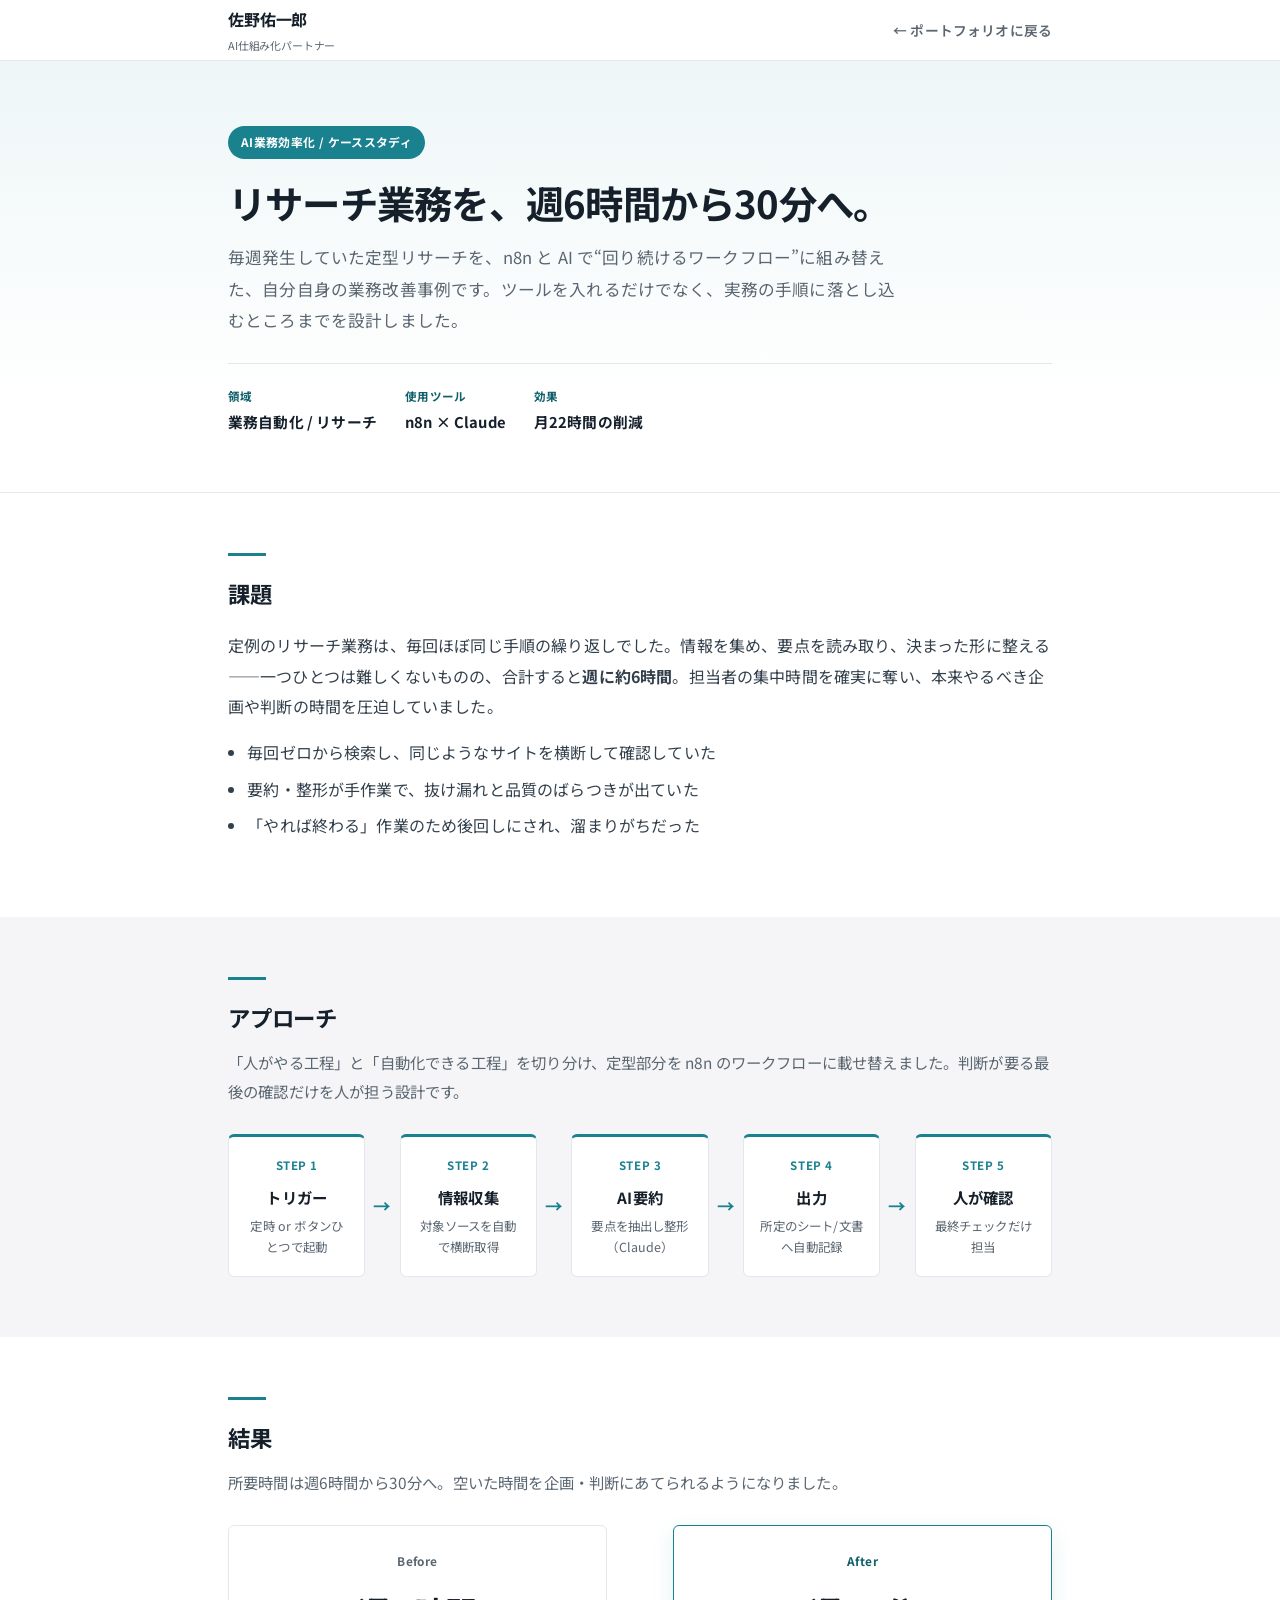
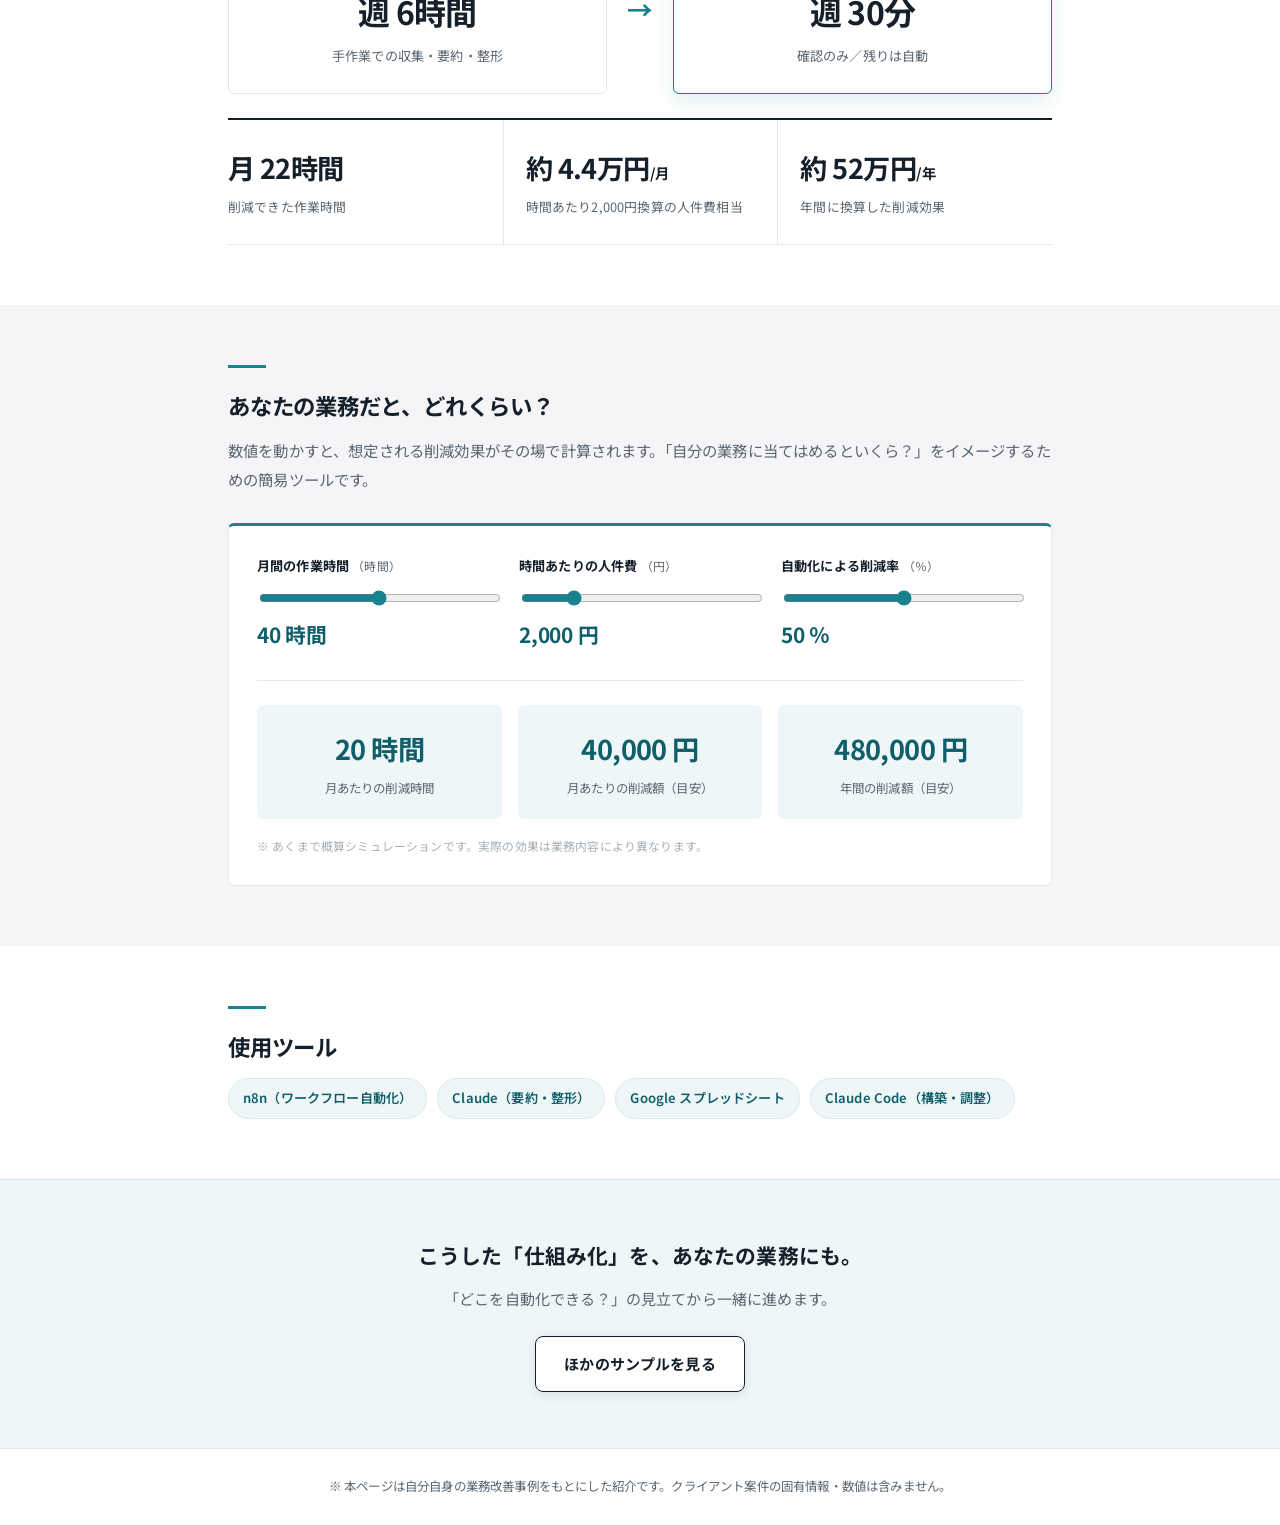
==== samples/ai-automation/index.html @ b4fe795a "サンプルを3本柱に拡充（AI業務効率化・メディア運営を追加） - トップの「制作サンプル」を3本柱カードに再構成（Web制作/AI業務効率化/メディア運営） - AI業務効率化: ケーススタディ + " ====
<!DOCTYPE html>
<html lang="ja">
<head>
<meta charset="UTF-8">
<meta name="viewport" content="width=device-width, initial-scale=1.0">
<title>リサーチ業務の自動化｜AI業務効率化ケーススタディ - 佐野佑一郎</title>
<meta name="description" content="週6時間のリサーチ業務をn8nとAIで30分に短縮した、自分自身の業務改善ケーススタディ。before/after・ワークフロー図・削減シミュレーター付き。">
<link rel="preconnect" href="https://fonts.googleapis.com">
<link rel="preconnect" href="https://fonts.gstatic.com" crossorigin>
<link href="https://fonts.googleapis.com/css2?family=Noto+Sans+JP:wght@400;500;700&display=swap" rel="stylesheet">
<link rel="stylesheet" href="../../css/case.css">
</head>
<body>

<header class="site-header">
  <div class="wrap">
    <a class="brand" href="../../index.html">佐野佑一郎<small>AI仕組み化パートナー</small></a>
    <a class="back" href="../../index.html#works">← ポートフォリオに戻る</a>
  </div>
</header>

<!-- ヒーロー -->
<section class="case-hero">
  <div class="wrap">
    <span class="tag">AI業務効率化 / ケーススタディ</span>
    <h1>リサーチ業務を、週6時間から30分へ。</h1>
    <p class="summary">毎週発生していた定型リサーチを、n8n と AI で“回り続けるワークフロー”に組み替えた、自分自身の業務改善事例です。ツールを入れるだけでなく、実務の手順に落とし込むところまでを設計しました。</p>
    <div class="meta">
      <div><div class="k">領域</div><div class="v">業務自動化 / リサーチ</div></div>
      <div><div class="k">使用ツール</div><div class="v">n8n × Claude</div></div>
      <div><div class="k">効果</div><div class="v">月22時間の削減</div></div>
    </div>
  </div>
</section>

<!-- 課題 -->
<section class="case-sec">
  <div class="wrap">
    <div class="bar"></div>
    <h2>課題</h2>
    <p>定例のリサーチ業務は、毎回ほぼ同じ手順の繰り返しでした。情報を集め、要点を読み取り、決まった形に整える——一つひとつは難しくないものの、合計すると<strong>週に約6時間</strong>。担当者の集中時間を確実に奪い、本来やるべき企画や判断の時間を圧迫していました。</p>
    <ul>
      <li>毎回ゼロから検索し、同じようなサイトを横断して確認していた</li>
      <li>要約・整形が手作業で、抜け漏れと品質のばらつきが出ていた</li>
      <li>「やれば終わる」作業のため後回しにされ、溜まりがちだった</li>
    </ul>
  </div>
</section>

<!-- アプローチ + フロー図 -->
<section class="case-sec alt">
  <div class="wrap">
    <div class="bar"></div>
    <h2>アプローチ</h2>
    <p class="lead">「人がやる工程」と「自動化できる工程」を切り分け、定型部分を n8n のワークフローに載せ替えました。判断が要る最後の確認だけを人が担う設計です。</p>
    <div class="flow">
      <div class="flow-step"><div class="n">STEP 1</div><div class="t">トリガー</div><div class="d">定時 or ボタンひとつで起動</div></div>
      <div class="flow-arrow">→</div>
      <div class="flow-step"><div class="n">STEP 2</div><div class="t">情報収集</div><div class="d">対象ソースを自動で横断取得</div></div>
      <div class="flow-arrow">→</div>
      <div class="flow-step"><div class="n">STEP 3</div><div class="t">AI要約</div><div class="d">要点を抽出し整形（Claude）</div></div>
      <div class="flow-arrow">→</div>
      <div class="flow-step"><div class="n">STEP 4</div><div class="t">出力</div><div class="d">所定のシート/文書へ自動記録</div></div>
      <div class="flow-arrow">→</div>
      <div class="flow-step"><div class="n">STEP 5</div><div class="t">人が確認</div><div class="d">最終チェックだけ担当</div></div>
    </div>
  </div>
</section>

<!-- 結果 before/after -->
<section class="case-sec">
  <div class="wrap">
    <div class="bar"></div>
    <h2>結果</h2>
    <p class="lead">所要時間は週6時間から30分へ。空いた時間を企画・判断にあてられるようになりました。</p>
    <div class="ba-grid">
      <div class="ba-card"><div class="lbl">Before</div><div class="big">週 6時間</div><div class="sub">手作業での収集・要約・整形</div></div>
      <div class="ba-mid">→</div>
      <div class="ba-card after"><div class="lbl">After</div><div class="big">週 30分</div><div class="sub">確認のみ／残りは自動</div></div>
    </div>
    <div class="stat-row">
      <div class="stat"><div class="v">月 22時間</div><div class="k">削減できた作業時間</div></div>
      <div class="stat"><div class="v">約 4.4万円<span style="font-size:.9rem;">/月</span></div><div class="k">時間あたり2,000円換算の人件費相当</div></div>
      <div class="stat"><div class="v">約 52万円<span style="font-size:.9rem;">/年</span></div><div class="k">年間に換算した削減効果</div></div>
    </div>
  </div>
</section>

<!-- シミュレーター -->
<section class="case-sec alt">
  <div class="wrap">
    <div class="bar"></div>
    <h2>あなたの業務だと、どれくらい？</h2>
    <p class="lead">数値を動かすと、想定される削減効果がその場で計算されます。「自分の業務に当てはめるといくら？」をイメージするための簡易ツールです。</p>
    <div class="sim">
      <div class="sim-grid">
        <div>
          <label>月間の作業時間 <span class="unit">（時間）</span></label>
          <input type="range" id="hours" min="1" max="80" value="40" step="1">
          <div class="val"><span id="hours-v">40</span> 時間</div>
        </div>
        <div>
          <label>時間あたりの人件費 <span class="unit">（円）</span></label>
          <input type="range" id="wage" min="1000" max="6000" value="2000" step="100">
          <div class="val"><span id="wage-v">2,000</span> 円</div>
        </div>
        <div>
          <label>自動化による削減率 <span class="unit">（％）</span></label>
          <input type="range" id="rate" min="10" max="90" value="50" step="5">
          <div class="val"><span id="rate-v">50</span> ％</div>
        </div>
      </div>
      <div class="sim-out">
        <div class="o"><div class="big" id="out-h">20 時間</div><div class="k">月あたりの削減時間</div></div>
        <div class="o"><div class="big" id="out-m">40,000 円</div><div class="k">月あたりの削減額（目安）</div></div>
        <div class="o"><div class="big" id="out-y">480,000 円</div><div class="k">年間の削減額（目安）</div></div>
      </div>
      <p class="note">※ あくまで概算シミュレーションです。実際の効果は業務内容により異なります。</p>
    </div>
  </div>
</section>

<!-- 使用ツール -->
<section class="case-sec">
  <div class="wrap">
    <div class="bar"></div>
    <h2>使用ツール</h2>
    <div class="chips">
      <span class="chip">n8n（ワークフロー自動化）</span>
      <span class="chip">Claude（要約・整形）</span>
      <span class="chip">Google スプレッドシート</span>
      <span class="chip">Claude Code（構築・調整）</span>
    </div>
  </div>
</section>

<!-- CTA -->
<section class="case-foot">
  <div class="wrap">
    <h2>こうした「仕組み化」を、あなたの業務にも。</h2>
    <p>「どこを自動化できる？」の見立てから一緒に進めます。</p>
    <a class="btn" href="../../index.html#works">ほかのサンプルを見る</a>
  </div>
</section>

<div class="disclaimer">
  <div class="wrap">※ 本ページは自分自身の業務改善事例をもとにした紹介です。クライアント案件の固有情報・数値は含みません。</div>
</div>

<script>
  const f = n => n.toLocaleString('ja-JP');
  const hours = document.getElementById('hours');
  const wage  = document.getElementById('wage');
  const rate  = document.getElementById('rate');
  function update(){
    const h = +hours.value, w = +wage.value, r = +rate.value;
    document.getElementById('hours-v').textContent = h;
    document.getElementById('wage-v').textContent  = f(w);
    document.getElementById('rate-v').textContent  = r;
    const savedH = Math.round(h * r / 100);
    const savedM = savedH * w;
    document.getElementById('out-h').textContent = savedH + ' 時間';
    document.getElementById('out-m').textContent = f(savedM) + ' 円';
    document.getElementById('out-y').textContent = f(savedM * 12) + ' 円';
  }
  [hours, wage, rate].forEach(el => el.addEventListener('input', update));
  update();
</script>

</body>
</html>
---- css/case.css ----
/* =========================================================
   ケーススタディ／メソッド ページ 共通スタイル
   ポートフォリオ本体（style.css）とトークンを揃える
   ========================================================= */
:root{
  --ink:#16202b; --gray:#5a6671; --line:#e4e8ec; --line-2:#c9d2d9;
  --bg:#ffffff; --bg-soft:#f5f5f7;
  --accent:#1a818f; --accent-d:#0f5f6b; --accent-l:#eef6f7;
  --maxw:880px; --radius:6px;
}
*{box-sizing:border-box;}
html{scroll-behavior:smooth;}
body{
  margin:0; font-family:"Noto Sans JP",-apple-system,BlinkMacSystemFont,"Segoe UI",sans-serif;
  color:var(--ink); background:var(--bg); line-height:1.9; font-size:16px; letter-spacing:.01em;
  -webkit-font-smoothing:antialiased;
}
a{color:var(--accent-d); text-decoration:none;} a:hover{color:var(--accent);}
.wrap{max-width:var(--maxw); margin:0 auto; padding:0 28px;}

/* ヘッダー */
.site-header{position:sticky; top:0; z-index:30; background:rgba(255,255,255,.85);
  backdrop-filter:saturate(180%) blur(14px); border-bottom:1px solid var(--line);}
.site-header .wrap{display:flex; align-items:center; justify-content:space-between; height:60px;}
.brand{font-weight:700; font-size:1rem; letter-spacing:-.01em; color:var(--ink);}
.brand small{display:block; font-weight:400; font-size:.68rem; color:var(--gray);}
.back{font-size:.86rem; font-weight:600; color:var(--gray);}
.back:hover{color:var(--accent);}

/* ヒーロー */
.case-hero{background:linear-gradient(180deg,var(--accent-l),#fff 80%); border-bottom:1px solid var(--line);
  padding:64px 0 56px;}
.case-hero .tag{display:inline-block; font-size:.74rem; font-weight:700; color:#fff; background:var(--accent);
  padding:5px 13px; border-radius:999px; letter-spacing:.03em;}
.case-hero h1{font-size:clamp(1.7rem,4vw,2.4rem); line-height:1.34; margin:18px 0 14px; font-weight:700; letter-spacing:-.02em;}
.case-hero .summary{font-size:1.04rem; color:var(--gray); max-width:680px; margin:0;}
.case-hero .meta{display:flex; gap:28px; flex-wrap:wrap; margin-top:26px; padding-top:22px; border-top:1px solid var(--line);}
.case-hero .meta .k{font-size:.72rem; font-weight:700; color:var(--accent-d); letter-spacing:.03em;}
.case-hero .meta .v{font-size:.92rem; font-weight:700;}

/* セクション */
.case-sec{padding:60px 0;}
.case-sec.alt{background:var(--bg-soft);}
.case-sec .bar{width:38px; height:3px; background:var(--accent); margin-bottom:16px;}
.case-sec h2{font-size:1.4rem; margin:0 0 10px; font-weight:700; letter-spacing:-.01em;}
.case-sec h2 + .lead{color:var(--gray); margin:0 0 28px; font-size:.96rem;}
.case-sec p{color:#33404c;}
.case-sec ul{padding-left:1.2em; color:#33404c;}
.case-sec li{margin:6px 0;}

/* フロー図 */
.flow{display:flex; align-items:stretch; gap:0; flex-wrap:wrap; margin-top:10px;}
.flow-step{flex:1 1 0; min-width:120px; background:#fff; border:1px solid var(--line); border-top:3px solid var(--accent);
  border-radius:var(--radius); padding:18px 16px; text-align:center;}
.flow-step .n{font-size:.72rem; font-weight:700; color:var(--accent); letter-spacing:.05em;}
.flow-step .t{font-size:.96rem; font-weight:700; margin:6px 0 4px;}
.flow-step .d{font-size:.78rem; color:var(--gray); line-height:1.65;}
.flow-arrow{display:flex; align-items:center; justify-content:center; color:var(--accent); font-weight:700; padding:0 8px; font-size:1.1rem;}
@media (max-width:640px){ .flow{flex-direction:column;} .flow-arrow{transform:rotate(90deg); padding:6px 0;} }

/* before/after */
.ba-grid{display:grid; grid-template-columns:1fr auto 1fr; align-items:center; gap:20px; margin-top:10px;}
@media (max-width:640px){ .ba-grid{grid-template-columns:1fr; } .ba-grid .ba-mid{transform:rotate(90deg);} }
.ba-card{background:#fff; border:1px solid var(--line); border-radius:var(--radius); padding:24px; text-align:center;}
.ba-card.after{border-color:var(--accent); box-shadow:0 8px 22px rgba(26,129,143,.12);}
.ba-card .lbl{font-size:.74rem; font-weight:700; letter-spacing:.04em; color:var(--gray);}
.ba-card.after .lbl{color:var(--accent-d);}
.ba-card .big{font-size:2rem; font-weight:700; margin:8px 0 2px; letter-spacing:-.02em;}
.ba-card .sub{font-size:.82rem; color:var(--gray);}
.ba-mid{font-size:1.6rem; color:var(--accent); font-weight:700; text-align:center;}

/* 数値ハイライト行 */
.stat-row{display:grid; grid-template-columns:repeat(3,1fr); border-top:2px solid var(--ink); margin-top:24px;}
@media (max-width:640px){ .stat-row{grid-template-columns:1fr;} }
.stat{padding:22px 20px 24px 0; border-bottom:1px solid var(--line);}
.stat + .stat{border-left:1px solid var(--line); padding-left:22px;}
@media (max-width:640px){ .stat{padding:18px 0;} .stat + .stat{padding-left:0; border-left:none;} }
.stat .v{font-size:1.7rem; font-weight:700; letter-spacing:-.02em;}
.stat .k{font-size:.8rem; color:var(--gray); margin-top:2px;}

/* チップ */
.chips{display:flex; gap:10px; flex-wrap:wrap;}
.chip{font-size:.82rem; font-weight:600; color:var(--accent-d); background:var(--accent-l);
  border:1px solid #d7eaec; padding:7px 14px; border-radius:999px;}

/* 設計シート（カード） */
.sheets{display:grid; grid-template-columns:repeat(2,1fr); gap:20px;}
@media (max-width:640px){ .sheets{grid-template-columns:1fr;} }
.sheet{background:#fff; border:1px solid var(--line); border-radius:var(--radius); padding:24px;}
.sheet h3{margin:0 0 8px; font-size:1.05rem; font-weight:700;}
.sheet p{font-size:.88rem; color:var(--gray); margin:0 0 12px;}
.sheet table{width:100%; border-collapse:collapse; font-size:.84rem;}
.sheet th,.sheet td{text-align:left; padding:8px 10px; border-bottom:1px solid var(--line); vertical-align:top;}
.sheet th{color:var(--accent-d); font-weight:700; white-space:nowrap; width:34%;}
.sheet td{color:#33404c;}

/* インタラクティブ・シミュレーター */
.sim{background:#fff; border:1px solid var(--line); border-top:3px solid var(--accent); border-radius:var(--radius);
  padding:28px; margin-top:10px;}
.sim .sim-grid{display:grid; grid-template-columns:repeat(3,1fr); gap:20px;}
@media (max-width:640px){ .sim .sim-grid{grid-template-columns:1fr;} }
.sim label{display:block; font-size:.82rem; font-weight:700; color:var(--ink); margin-bottom:6px;}
.sim .unit{font-size:.74rem; color:var(--gray); font-weight:400;}
.sim input[type=range]{width:100%; accent-color:var(--accent);}
.sim .val{font-size:1.3rem; font-weight:700; color:var(--accent-d); letter-spacing:-.01em;}
.sim-out{display:grid; grid-template-columns:repeat(3,1fr); gap:16px; margin-top:26px; padding-top:24px; border-top:1px solid var(--line);}
@media (max-width:640px){ .sim-out{grid-template-columns:1fr;} }
.sim-out .o{background:var(--accent-l); border-radius:var(--radius); padding:18px 16px; text-align:center;}
.sim-out .o .big{font-size:1.7rem; font-weight:700; color:var(--accent-d); letter-spacing:-.02em;}
.sim-out .o .k{font-size:.78rem; color:var(--gray); margin-top:2px;}
.sim .note{font-size:.74rem; color:#a7b0b8; margin:16px 0 0;}

/* CTA / フッター */
.case-foot{background:var(--accent-l); border-top:1px solid #d8e9ea; text-align:center; padding:56px 0;}
.case-foot h2{font-size:1.3rem; margin:0 0 10px; font-weight:700;}
.case-foot p{color:var(--gray); margin:0 0 22px; font-size:.94rem;}
.btn{display:inline-flex; align-items:center; gap:8px; padding:13px 28px; border-radius:8px;
  font-weight:700; font-size:.94rem; border:1.5px solid var(--ink); background:#fff; color:var(--ink);
  box-shadow:0 2px 12px rgba(22,32,43,.1); transition:.16s;}
.btn:hover{background:var(--ink); color:#fff; transform:translateY(-2px);}
.disclaimer{padding:26px 0; border-top:1px solid var(--line); text-align:center; color:var(--gray); font-size:.78rem;}
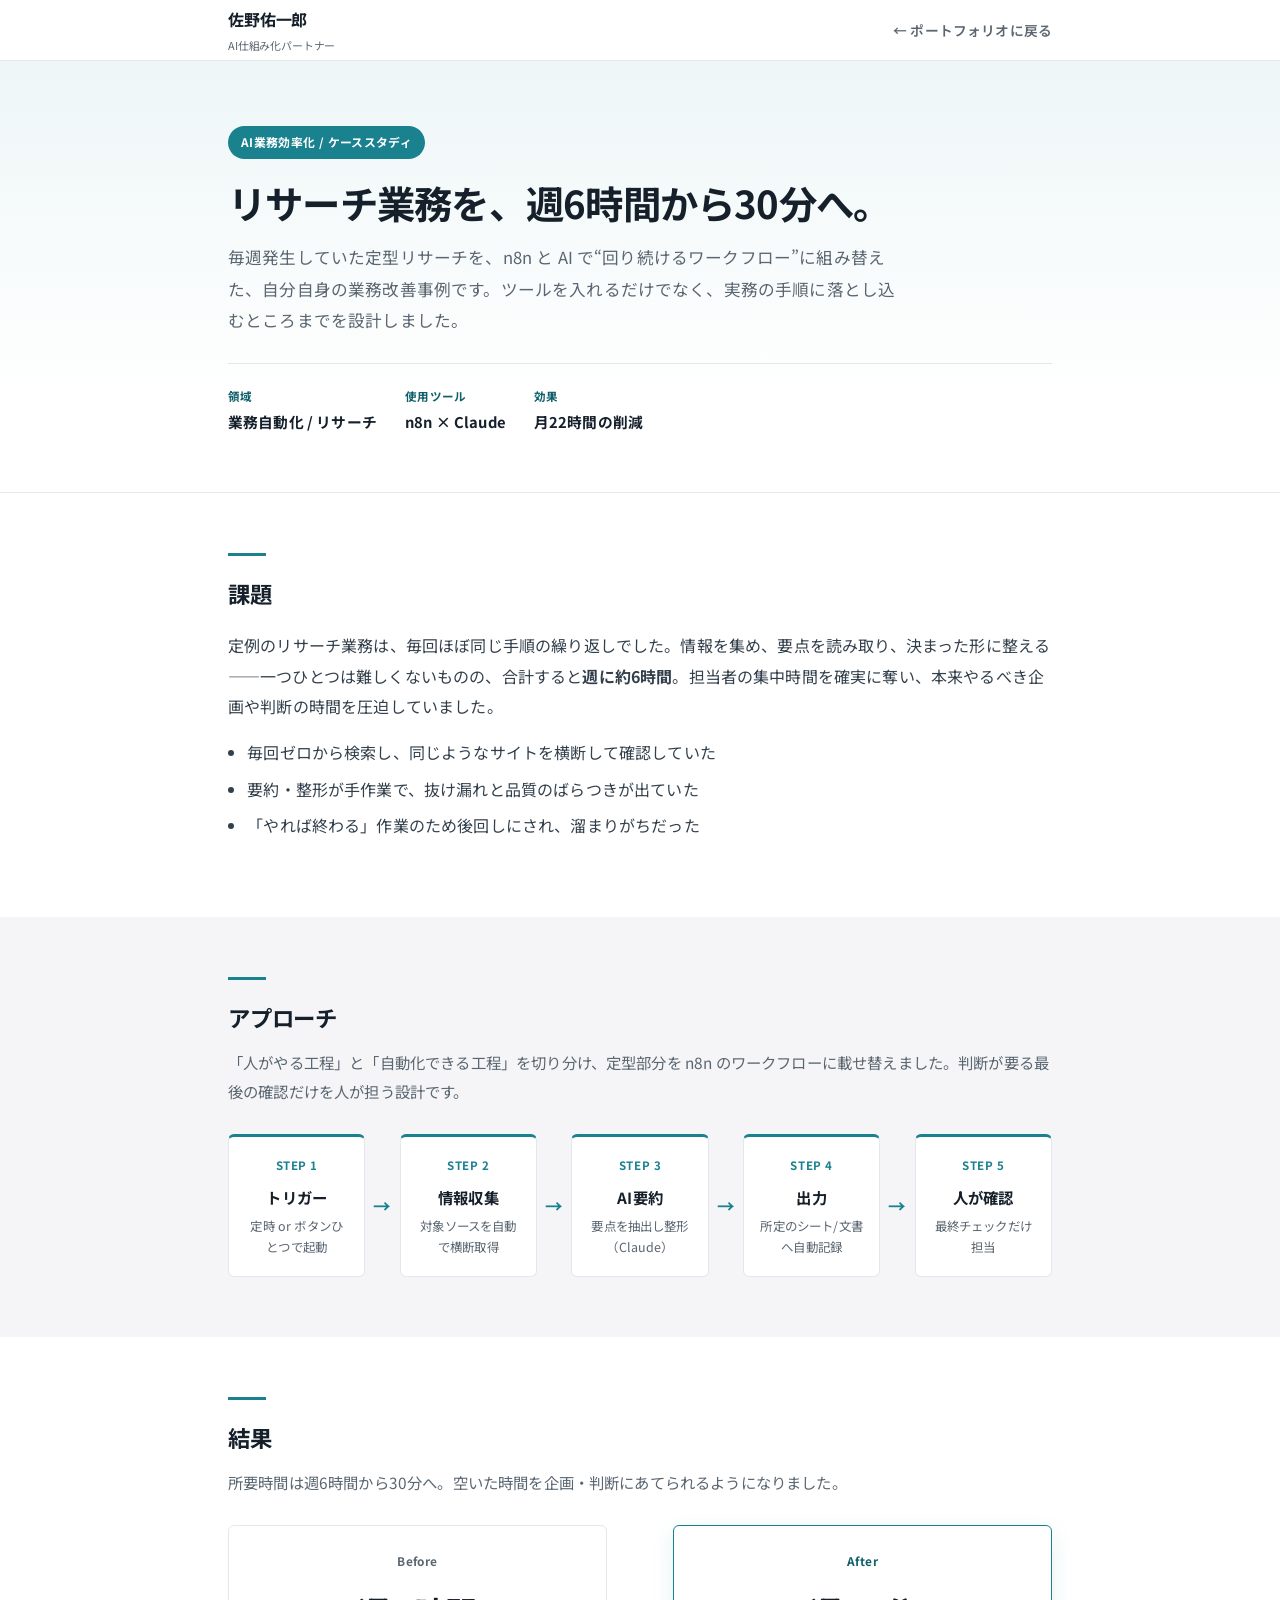
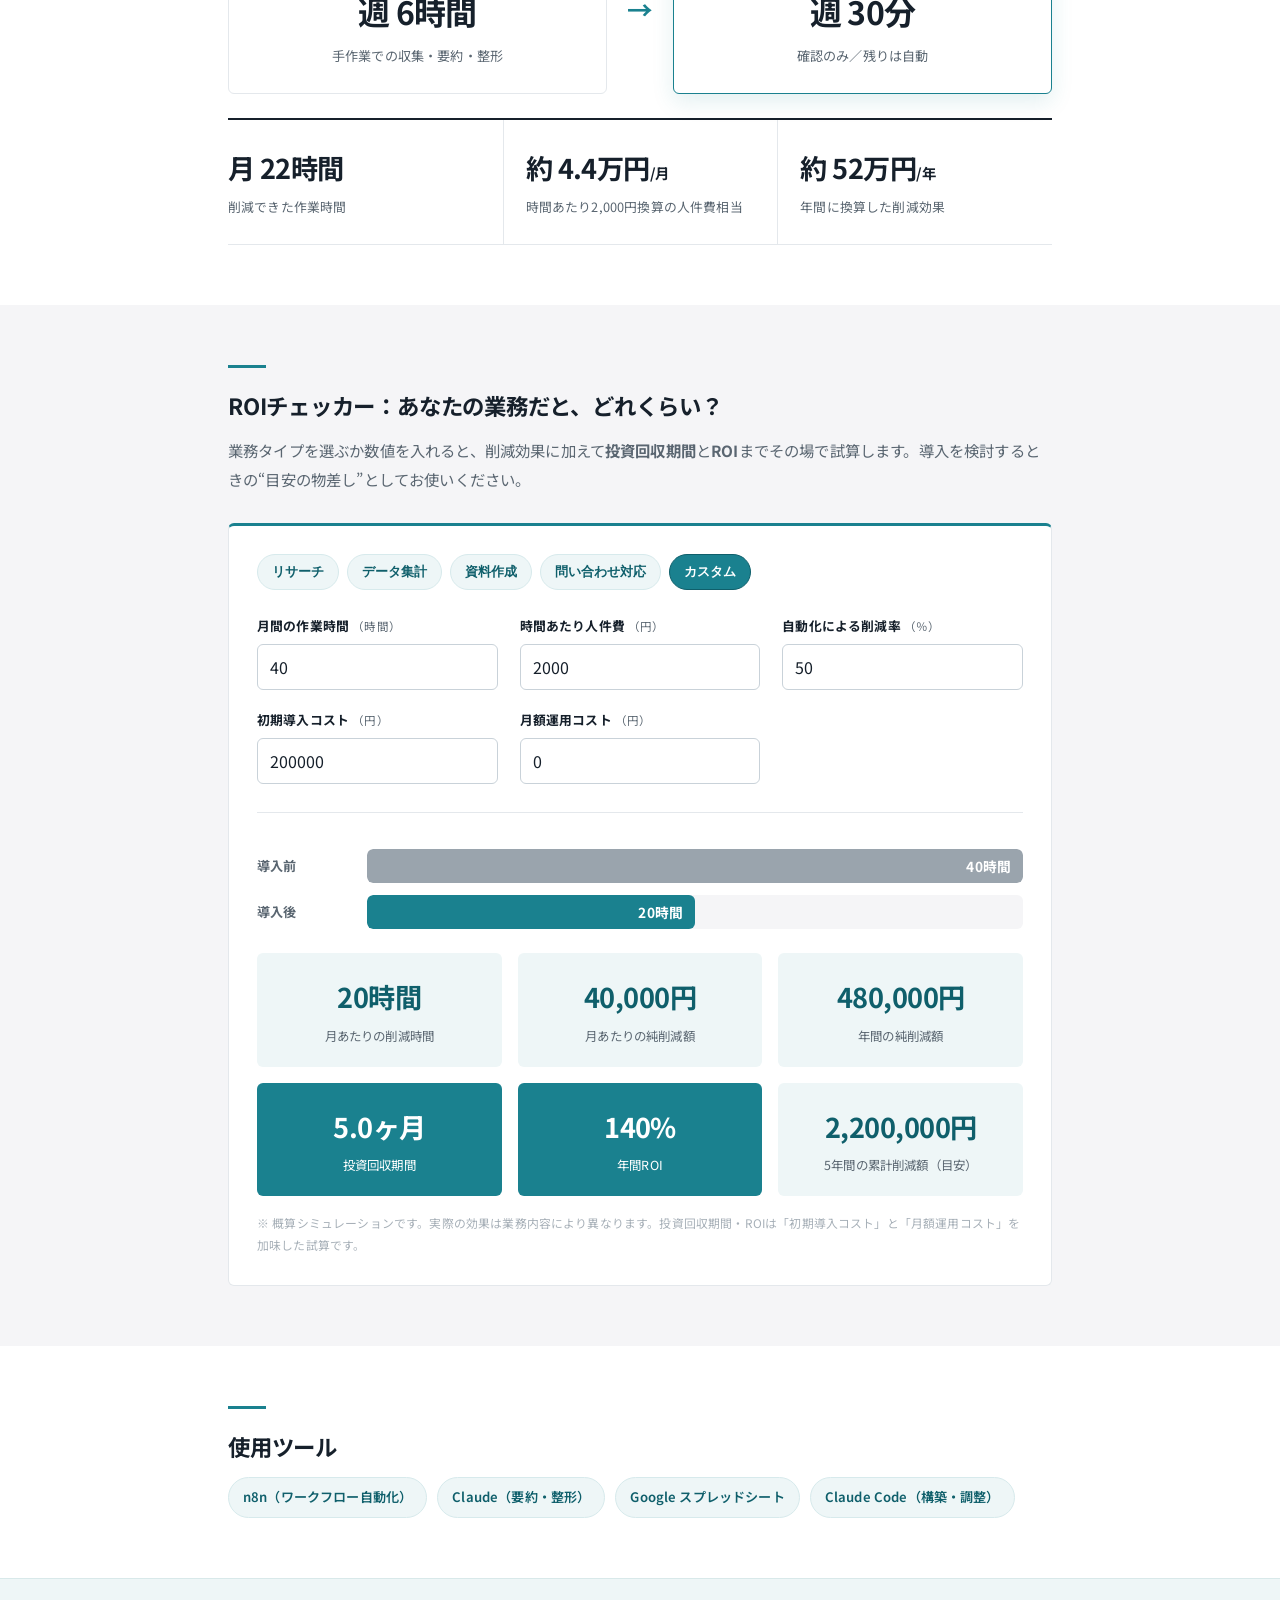
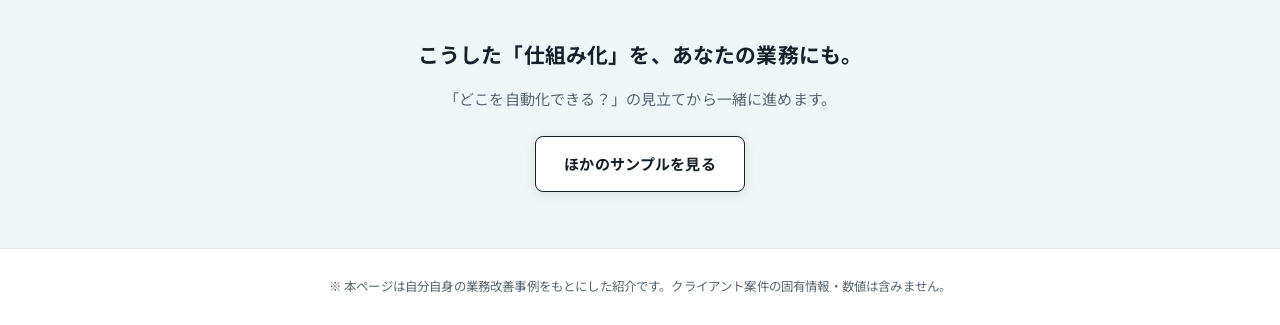
==== commit a94f2322: "サンプルを「成果物」化（ROIチェッカー / 運営実例） - AI業務効率化: 簡易シミュレーター → ROIチェッカーに格上げ   （業務タイプのプリセット・投資回収期間・年間ROI・before/" ====
--- a/samples/ai-automation/index.html
+++ b/samples/ai-automation/index.html
@@ -86,36 +86,44 @@
   </div>
 </section>
 
-<!-- シミュレーター -->
+<!-- ROIチェッカー -->
 <section class="case-sec alt">
   <div class="wrap">
     <div class="bar"></div>
-    <h2>あなたの業務だと、どれくらい？</h2>
-    <p class="lead">数値を動かすと、想定される削減効果がその場で計算されます。「自分の業務に当てはめるといくら？」をイメージするための簡易ツールです。</p>
-    <div class="sim">
-      <div class="sim-grid">
-        <div>
-          <label>月間の作業時間 <span class="unit">（時間）</span></label>
-          <input type="range" id="hours" min="1" max="80" value="40" step="1">
-          <div class="val"><span id="hours-v">40</span> 時間</div>
-        </div>
-        <div>
-          <label>時間あたりの人件費 <span class="unit">（円）</span></label>
-          <input type="range" id="wage" min="1000" max="6000" value="2000" step="100">
-          <div class="val"><span id="wage-v">2,000</span> 円</div>
-        </div>
-        <div>
-          <label>自動化による削減率 <span class="unit">（％）</span></label>
-          <input type="range" id="rate" min="10" max="90" value="50" step="5">
-          <div class="val"><span id="rate-v">50</span> ％</div>
-        </div>
-      </div>
-      <div class="sim-out">
-        <div class="o"><div class="big" id="out-h">20 時間</div><div class="k">月あたりの削減時間</div></div>
-        <div class="o"><div class="big" id="out-m">40,000 円</div><div class="k">月あたりの削減額（目安）</div></div>
-        <div class="o"><div class="big" id="out-y">480,000 円</div><div class="k">年間の削減額（目安）</div></div>
-      </div>
-      <p class="note">※ あくまで概算シミュレーションです。実際の効果は業務内容により異なります。</p>
+    <h2>ROIチェッカー：あなたの業務だと、どれくらい？</h2>
+    <p class="lead">業務タイプを選ぶか数値を入れると、削減効果に加えて<strong>投資回収期間</strong>と<strong>ROI</strong>までその場で試算します。導入を検討するときの“目安の物差し”としてお使いください。</p>
+    <div class="roi">
+      <div class="preset" id="preset">
+        <button type="button" data-rate="65" data-hours="24">リサーチ</button>
+        <button type="button" data-rate="70" data-hours="20">データ集計</button>
+        <button type="button" data-rate="55" data-hours="28">資料作成</button>
+        <button type="button" data-rate="60" data-hours="32">問い合わせ対応</button>
+        <button type="button" data-custom class="active">カスタム</button>
+      </div>
+      <div class="roi-grid">
+        <div class="roi-field"><label>月間の作業時間 <span class="unit">（時間）</span></label><input type="number" id="hours" value="40" min="1" max="400"></div>
+        <div class="roi-field"><label>時間あたり人件費 <span class="unit">（円）</span></label><input type="number" id="wage" value="2000" min="500" max="20000" step="100"></div>
+        <div class="roi-field"><label>自動化による削減率 <span class="unit">（％）</span></label><input type="number" id="rate" value="50" min="5" max="95" step="5"></div>
+        <div class="roi-field"><label>初期導入コスト <span class="unit">（円）</span></label><input type="number" id="init" value="200000" min="0" step="10000"></div>
+        <div class="roi-field"><label>月額運用コスト <span class="unit">（円）</span></label><input type="number" id="run" value="0" min="0" step="1000"></div>
+      </div>
+
+      <div class="roi-bars">
+        <div class="bar-row"><span class="lab">導入前</span><div class="track"><div class="fill before" id="bar-before" style="width:100%">40時間</div></div></div>
+        <div class="bar-row"><span class="lab">導入後</span><div class="track"><div class="fill after" id="bar-after" style="width:50%">20時間</div></div></div>
+      </div>
+
+      <div class="roi-out">
+        <div class="o"><div class="big" id="o-h">20時間</div><div class="k">月あたりの削減時間</div></div>
+        <div class="o"><div class="big" id="o-m">40,000円</div><div class="k">月あたりの純削減額</div></div>
+        <div class="o"><div class="big" id="o-y">480,000円</div><div class="k">年間の純削減額</div></div>
+      </div>
+      <div class="roi-out" style="margin-top:16px;">
+        <div class="o hl"><div class="big" id="o-pb">5.0ヶ月</div><div class="k">投資回収期間</div></div>
+        <div class="o hl"><div class="big" id="o-roi">140%</div><div class="k">年間ROI</div></div>
+        <div class="o"><div class="big" id="o-save5">2,200,000円</div><div class="k">5年間の累計削減額（目安）</div></div>
+      </div>
+      <p class="note">※ 概算シミュレーションです。実際の効果は業務内容により異なります。投資回収期間・ROIは「初期導入コスト」と「月額運用コスト」を加味した試算です。</p>
     </div>
   </div>
 </section>
@@ -148,23 +156,54 @@
 </div>
 
 <script>
-  const f = n => n.toLocaleString('ja-JP');
-  const hours = document.getElementById('hours');
-  const wage  = document.getElementById('wage');
-  const rate  = document.getElementById('rate');
-  function update(){
-    const h = +hours.value, w = +wage.value, r = +rate.value;
-    document.getElementById('hours-v').textContent = h;
-    document.getElementById('wage-v').textContent  = f(w);
-    document.getElementById('rate-v').textContent  = r;
-    const savedH = Math.round(h * r / 100);
-    const savedM = savedH * w;
-    document.getElementById('out-h').textContent = savedH + ' 時間';
-    document.getElementById('out-m').textContent = f(savedM) + ' 円';
-    document.getElementById('out-y').textContent = f(savedM * 12) + ' 円';
+  const f = n => Math.round(n).toLocaleString('ja-JP');
+  const el = id => document.getElementById(id);
+  const hours=el('hours'), wage=el('wage'), rate=el('rate'), init=el('init'), run=el('run');
+
+  function calc(){
+    const h=+hours.value||0, w=+wage.value||0, r=+rate.value||0, ic=+init.value||0, rc=+run.value||0;
+    const savedH = h * r / 100;
+    const afterH = h - savedH;
+    const grossM = savedH * w;       // 月間の粗削減額
+    const netM   = grossM - rc;      // 月額運用コストを引いた純削減額
+
+    el('o-h').textContent = f(savedH) + '時間';
+    el('o-m').textContent = f(netM) + '円';
+    el('o-y').textContent = f(netM * 12) + '円';
+
+    // before/after 横棒（作業時間）
+    el('bar-before').textContent = f(h) + '時間';
+    el('bar-after').textContent  = f(afterH) + '時間';
+    el('bar-after').style.width  = (h > 0 ? Math.max(4, afterH / h * 100) : 0) + '%';
+
+    // 投資回収期間・ROI
+    if (netM > 0) {
+      el('o-pb').textContent  = ic <= 0 ? '即時' : (ic/netM < 1 ? '1ヶ月未満' : (ic/netM).toFixed(1) + 'ヶ月');
+      el('o-roi').textContent = ic <= 0 ? '—' : Math.round((netM*12 - ic) / ic * 100) + '%';
+    } else {
+      el('o-pb').textContent = '—';
+      el('o-roi').textContent = '—';
+    }
+    el('o-save5').textContent = f(netM * 60 - ic) + '円';   // 5年累計（純）−初期費用
   }
-  [hours, wage, rate].forEach(el => el.addEventListener('input', update));
-  update();
+
+  // プリセット
+  const presetBtns = document.querySelectorAll('#preset button');
+  const customBtn = document.querySelector('#preset button[data-custom]');
+  presetBtns.forEach(b => b.addEventListener('click', () => {
+    presetBtns.forEach(x => x.classList.remove('active'));
+    b.classList.add('active');
+    if (b.dataset.rate)  rate.value  = b.dataset.rate;
+    if (b.dataset.hours) hours.value = b.dataset.hours;
+    calc();
+  }));
+  // 手入力したら「カスタム」に切替
+  [hours, wage, rate, init, run].forEach(e => e.addEventListener('input', () => {
+    presetBtns.forEach(x => x.classList.remove('active'));
+    customBtn.classList.add('active');
+    calc();
+  }));
+  calc();
 </script>
 
 </body>
--- a/css/case.css
+++ b/css/case.css
@@ -119,3 +119,79 @@
   box-shadow:0 2px 12px rgba(22,32,43,.1); transition:.16s;}
 .btn:hover{background:var(--ink); color:#fff; transform:translateY(-2px);}
 .disclaimer{padding:26px 0; border-top:1px solid var(--line); text-align:center; color:var(--gray); font-size:.78rem;}
+
+/* =======================================================
+   ROIチェッカー（成果物：効率化が数字で見えるツール）
+   ======================================================= */
+.roi{background:#fff; border:1px solid var(--line); border-top:3px solid var(--accent); border-radius:var(--radius); padding:28px;}
+.roi .preset{display:flex; gap:8px; flex-wrap:wrap; margin-bottom:24px;}
+.roi .preset button{font-size:.82rem; font-weight:700; color:var(--accent-d); background:var(--accent-l);
+  border:1px solid #d7eaec; padding:8px 14px; border-radius:999px; cursor:pointer; transition:.15s;}
+.roi .preset button:hover{border-color:var(--accent);}
+.roi .preset button.active{background:var(--accent); color:#fff; border-color:var(--accent-d);}
+.roi-grid{display:grid; grid-template-columns:repeat(3,1fr); gap:18px 22px;}
+@media (max-width:640px){ .roi-grid{grid-template-columns:1fr;} }
+.roi-field label{display:block; font-size:.8rem; font-weight:700; margin-bottom:6px;}
+.roi-field .unit{font-size:.72rem; color:var(--gray); font-weight:400;}
+.roi-field input[type=number]{width:100%; padding:10px 12px; border:1px solid var(--line-2); border-radius:6px;
+  font-size:1rem; font-family:inherit; color:var(--ink); background:#fff;}
+.roi-field input[type=number]:focus{outline:none; border-color:var(--accent); box-shadow:0 0 0 3px var(--accent-l);}
+.roi-field select{width:100%; padding:10px 12px; border:1px solid var(--line-2); border-radius:6px; font-size:1rem;
+  font-family:inherit; color:var(--ink); background:#fff;}
+
+/* before/after 横棒グラフ */
+.roi-bars{margin-top:28px; padding-top:24px; border-top:1px solid var(--line);}
+.roi-bars .bar-row{display:flex; align-items:center; gap:14px; margin:12px 0;}
+.roi-bars .bar-row .lab{flex:0 0 96px; font-size:.82rem; font-weight:700; color:var(--gray);}
+.roi-bars .track{flex:1; background:var(--bg-soft); border-radius:6px; overflow:hidden; height:34px; display:flex; align-items:center;}
+.roi-bars .fill{height:100%; display:flex; align-items:center; justify-content:flex-end; padding:0 12px;
+  color:#fff; font-weight:700; font-size:.86rem; white-space:nowrap; border-radius:6px; transition:width .35s ease;}
+.roi-bars .fill.before{background:#9aa4ad;}
+.roi-bars .fill.after{background:var(--accent);}
+
+/* 主要アウトプット（回収期間・ROI を強調） */
+.roi-out{display:grid; grid-template-columns:repeat(3,1fr); gap:16px; margin-top:24px;}
+@media (max-width:640px){ .roi-out{grid-template-columns:1fr;} }
+.roi-out .o{background:var(--accent-l); border-radius:var(--radius); padding:18px 16px; text-align:center;}
+.roi-out .o.hl{background:var(--accent); }
+.roi-out .o .big{font-size:1.7rem; font-weight:700; color:var(--accent-d); letter-spacing:-.02em;}
+.roi-out .o.hl .big, .roi-out .o.hl .k{color:#fff;}
+.roi-out .o .k{font-size:.78rem; color:var(--gray); margin-top:2px;}
+.roi .note{font-size:.74rem; color:#a7b0b8; margin:16px 0 0;}
+
+/* =======================================================
+   サムネ案モック（成果物：目で見えるアウトプット）
+   ======================================================= */
+.thumb-grid{display:grid; grid-template-columns:repeat(3,1fr); gap:20px;}
+@media (max-width:760px){ .thumb-grid{grid-template-columns:1fr;} }
+.thumb-item .type{font-size:.74rem; font-weight:700; color:var(--accent-d); margin-bottom:8px;}
+.thumb-mock{position:relative; aspect-ratio:16/9; border-radius:8px; overflow:hidden;
+  display:flex; flex-direction:column; justify-content:center; padding:18px 18px; color:#fff;
+  box-shadow:0 8px 20px rgba(22,32,43,.16);}
+.thumb-mock .tt{font-weight:700; line-height:1.22; letter-spacing:-.01em; text-shadow:0 2px 8px rgba(0,0,0,.35);}
+.thumb-mock .big{font-size:clamp(1.2rem,3.4vw,1.7rem);}
+.thumb-mock .accent{color:#ffe14d;}
+.thumb-mock .num{font-size:2.6rem; font-weight:800; line-height:1; text-shadow:0 2px 10px rgba(0,0,0,.4);}
+.thumb-mock .badge{position:absolute; top:12px; left:12px; font-size:.66rem; font-weight:700; background:rgba(0,0,0,.45);
+  padding:3px 9px; border-radius:999px; letter-spacing:.04em;}
+.thumb-mock.v1{background:linear-gradient(135deg,#0f5f6b,#1a818f);}
+.thumb-mock.v2{background:linear-gradient(135deg,#14303a,#256370);}
+.thumb-mock.v3{background:linear-gradient(135deg,#1a818f,#46b3bf);}
+.thumb-mock .ba{display:flex; gap:8px; align-items:center; font-size:.95rem; font-weight:700;}
+.thumb-mock .ba .chip{background:rgba(255,255,255,.18); padding:3px 10px; border-radius:6px;}
+.thumb-item .why{font-size:.82rem; color:var(--gray); margin:10px 0 0; line-height:1.7;}
+
+/* =======================================================
+   分析レポート（成果物：測れる）
+   ======================================================= */
+.report{background:#fff; border:1px solid var(--line); border-radius:var(--radius); padding:26px;}
+.report .metric{margin:16px 0;}
+.report .metric .top{display:flex; justify-content:space-between; align-items:baseline; margin-bottom:6px;}
+.report .metric .name{font-size:.88rem; font-weight:700;}
+.report .metric .v{font-size:.95rem; font-weight:700; color:var(--accent-d);}
+.report .metric .track{background:var(--bg-soft); border-radius:6px; height:12px; overflow:hidden;}
+.report .metric .fill{height:100%; background:var(--accent); border-radius:6px;}
+.report .metric .hint{font-size:.74rem; color:var(--gray); margin-top:4px;}
+.next{margin-top:24px; padding:20px 22px; background:var(--accent-l); border-radius:var(--radius); border-left:3px solid var(--accent);}
+.next h4{margin:0 0 8px; font-size:.92rem; color:var(--accent-d);}
+.next ul{margin:0; padding-left:1.2em;} .next li{font-size:.88rem; color:#33404c; margin:5px 0;}
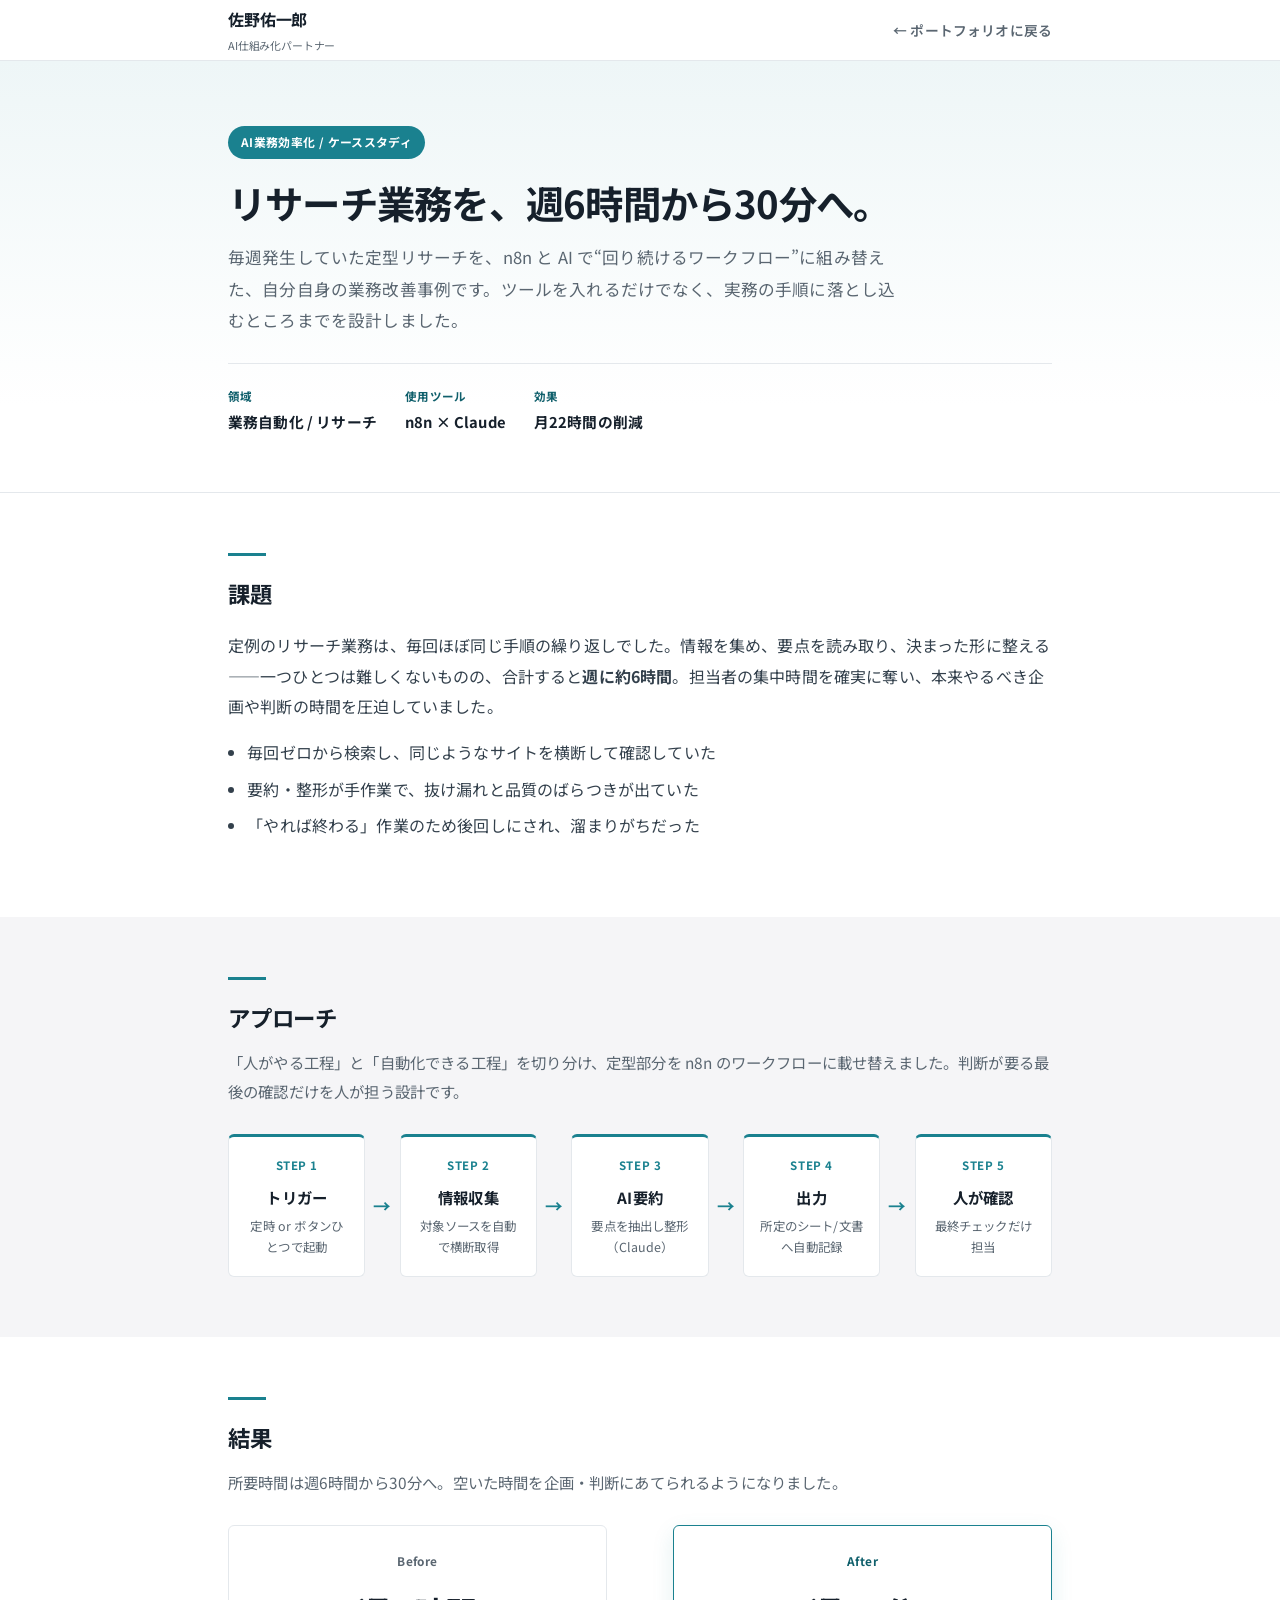
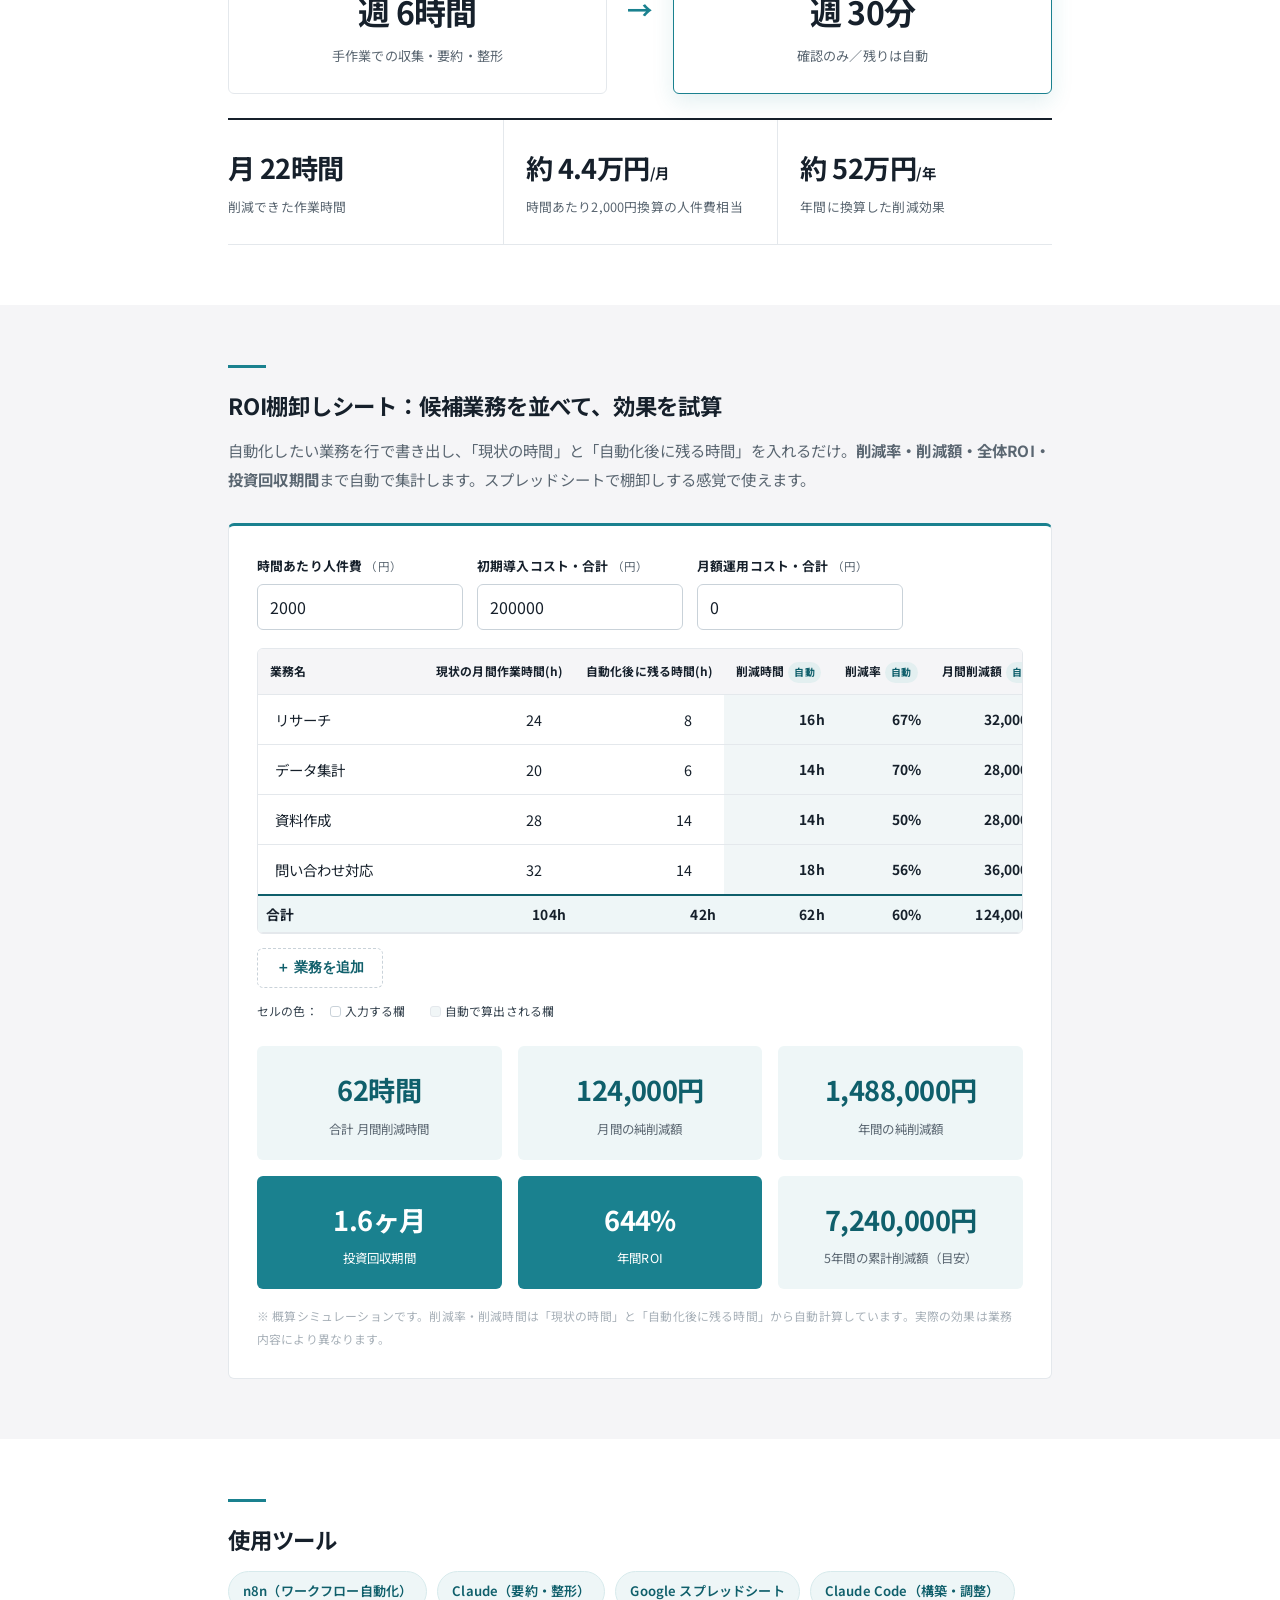
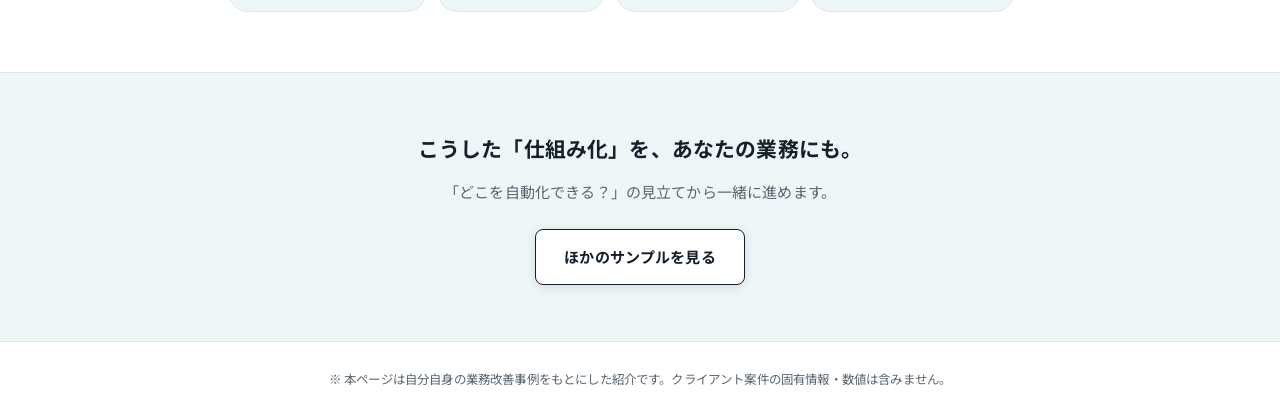
==== commit 7f067474: "サンプルを実働シート化（ROI棚卸し / 動画管理シート） - ROI: 削減率の手入力を廃止し before/after 時間から自動算出。   複数業務の棚卸しシート（行追加/削除）＋合計効果・回" ====
--- a/samples/ai-automation/index.html
+++ b/samples/ai-automation/index.html
@@ -86,44 +86,60 @@
   </div>
 </section>
 
-<!-- ROIチェッカー -->
+<!-- ROI棚卸しシート -->
 <section class="case-sec alt">
   <div class="wrap">
     <div class="bar"></div>
-    <h2>ROIチェッカー：あなたの業務だと、どれくらい？</h2>
-    <p class="lead">業務タイプを選ぶか数値を入れると、削減効果に加えて<strong>投資回収期間</strong>と<strong>ROI</strong>までその場で試算します。導入を検討するときの“目安の物差し”としてお使いください。</p>
+    <h2>ROI棚卸しシート：候補業務を並べて、効果を試算</h2>
+    <p class="lead">自動化したい業務を行で書き出し、「現状の時間」と「自動化後に残る時間」を入れるだけ。<strong>削減率・削減額・全体ROI・投資回収期間</strong>まで自動で集計します。スプレッドシートで棚卸しする感覚で使えます。</p>
     <div class="roi">
-      <div class="preset" id="preset">
-        <button type="button" data-rate="65" data-hours="24">リサーチ</button>
-        <button type="button" data-rate="70" data-hours="20">データ集計</button>
-        <button type="button" data-rate="55" data-hours="28">資料作成</button>
-        <button type="button" data-rate="60" data-hours="32">問い合わせ対応</button>
-        <button type="button" data-custom class="active">カスタム</button>
-      </div>
-      <div class="roi-grid">
-        <div class="roi-field"><label>月間の作業時間 <span class="unit">（時間）</span></label><input type="number" id="hours" value="40" min="1" max="400"></div>
-        <div class="roi-field"><label>時間あたり人件費 <span class="unit">（円）</span></label><input type="number" id="wage" value="2000" min="500" max="20000" step="100"></div>
-        <div class="roi-field"><label>自動化による削減率 <span class="unit">（％）</span></label><input type="number" id="rate" value="50" min="5" max="95" step="5"></div>
-        <div class="roi-field"><label>初期導入コスト <span class="unit">（円）</span></label><input type="number" id="init" value="200000" min="0" step="10000"></div>
-        <div class="roi-field"><label>月額運用コスト <span class="unit">（円）</span></label><input type="number" id="run" value="0" min="0" step="1000"></div>
-      </div>
-
-      <div class="roi-bars">
-        <div class="bar-row"><span class="lab">導入前</span><div class="track"><div class="fill before" id="bar-before" style="width:100%">40時間</div></div></div>
-        <div class="bar-row"><span class="lab">導入後</span><div class="track"><div class="fill after" id="bar-after" style="width:50%">20時間</div></div></div>
-      </div>
-
-      <div class="roi-out">
-        <div class="o"><div class="big" id="o-h">20時間</div><div class="k">月あたりの削減時間</div></div>
-        <div class="o"><div class="big" id="o-m">40,000円</div><div class="k">月あたりの純削減額</div></div>
-        <div class="o"><div class="big" id="o-y">480,000円</div><div class="k">年間の純削減額</div></div>
+      <div class="sheet-tools">
+        <div class="roi-field"><label>時間あたり人件費 <span class="unit">（円）</span></label><input type="number" id="wage" value="2000" min="0" step="100"></div>
+        <div class="roi-field"><label>初期導入コスト・合計 <span class="unit">（円）</span></label><input type="number" id="init" value="200000" min="0" step="10000"></div>
+        <div class="roi-field"><label>月額運用コスト・合計 <span class="unit">（円）</span></label><input type="number" id="run" value="0" min="0" step="1000"></div>
+      </div>
+
+      <div class="xsheet">
+        <table id="roi-table">
+          <thead>
+            <tr>
+              <th>業務名</th>
+              <th>現状の月間作業時間(h)</th>
+              <th>自動化後に残る時間(h)</th>
+              <th>削減時間<span class="auto-tag">自動</span></th>
+              <th>削減率<span class="auto-tag">自動</span></th>
+              <th>月間削減額<span class="auto-tag">自動</span></th>
+              <th></th>
+            </tr>
+          </thead>
+          <tbody id="roi-body"></tbody>
+          <tfoot>
+            <tr class="total">
+              <td>合計</td>
+              <td id="t-before">—</td>
+              <td id="t-after">—</td>
+              <td id="t-saved">—</td>
+              <td id="t-rate">—</td>
+              <td id="t-money">—</td>
+              <td></td>
+            </tr>
+          </tfoot>
+        </table>
+      </div>
+      <button type="button" class="addrow" id="roi-add">＋ 業務を追加</button>
+      <p class="legend">セルの色：<span class="sw in"></span>入力する欄　<span class="sw au"></span>自動で算出される欄</p>
+
+      <div class="roi-out" style="margin-top:24px;">
+        <div class="o"><div class="big" id="o-h">—</div><div class="k">合計 月間削減時間</div></div>
+        <div class="o"><div class="big" id="o-m">—</div><div class="k">月間の純削減額</div></div>
+        <div class="o"><div class="big" id="o-y">—</div><div class="k">年間の純削減額</div></div>
       </div>
       <div class="roi-out" style="margin-top:16px;">
-        <div class="o hl"><div class="big" id="o-pb">5.0ヶ月</div><div class="k">投資回収期間</div></div>
-        <div class="o hl"><div class="big" id="o-roi">140%</div><div class="k">年間ROI</div></div>
-        <div class="o"><div class="big" id="o-save5">2,200,000円</div><div class="k">5年間の累計削減額（目安）</div></div>
-      </div>
-      <p class="note">※ 概算シミュレーションです。実際の効果は業務内容により異なります。投資回収期間・ROIは「初期導入コスト」と「月額運用コスト」を加味した試算です。</p>
+        <div class="o hl"><div class="big" id="o-pb">—</div><div class="k">投資回収期間</div></div>
+        <div class="o hl"><div class="big" id="o-roi">—</div><div class="k">年間ROI</div></div>
+        <div class="o"><div class="big" id="o-save5">—</div><div class="k">5年間の累計削減額（目安）</div></div>
+      </div>
+      <p class="note">※ 概算シミュレーションです。削減率・削減時間は「現状の時間」と「自動化後に残る時間」から自動計算しています。実際の効果は業務内容により異なります。</p>
     </div>
   </div>
 </section>
@@ -156,54 +172,69 @@
 </div>
 
 <script>
+(function(){
   const f = n => Math.round(n).toLocaleString('ja-JP');
   const el = id => document.getElementById(id);
-  const hours=el('hours'), wage=el('wage'), rate=el('rate'), init=el('init'), run=el('run');
-
-  function calc(){
-    const h=+hours.value||0, w=+wage.value||0, r=+rate.value||0, ic=+init.value||0, rc=+run.value||0;
-    const savedH = h * r / 100;
-    const afterH = h - savedH;
-    const grossM = savedH * w;       // 月間の粗削減額
-    const netM   = grossM - rc;      // 月額運用コストを引いた純削減額
-
-    el('o-h').textContent = f(savedH) + '時間';
+  const wage=el('wage'), init=el('init'), run=el('run'), body=el('roi-body');
+
+  const seed = [
+    ['リサーチ', 24, 8],
+    ['データ集計', 20, 6],
+    ['資料作成', 28, 14],
+    ['問い合わせ対応', 32, 14],
+  ];
+  function rowHTML(name, before, after){
+    return '<tr>'+
+      '<td><input class="name" type="text" value="'+name.replace(/"/g,'&quot;')+'" placeholder="業務名"></td>'+
+      '<td class="num"><input class="before" type="number" min="0" step="1" value="'+before+'"></td>'+
+      '<td class="num"><input class="after" type="number" min="0" step="1" value="'+after+'"></td>'+
+      '<td class="auto cell-saved">—</td>'+
+      '<td class="auto cell-rate">—</td>'+
+      '<td class="auto cell-money">—</td>'+
+      '<td><button type="button" class="del" title="削除">×</button></td>'+
+    '</tr>';
+  }
+  seed.forEach(s => body.insertAdjacentHTML('beforeend', rowHTML(s[0], s[1], s[2])));
+
+  function recalc(){
+    const w = +wage.value||0;
+    let tB=0, tA=0, tSaved=0, tMoney=0;
+    body.querySelectorAll('tr').forEach(tr => {
+      const b = +tr.querySelector('.before').value||0;
+      const a = +tr.querySelector('.after').value||0;
+      const saved = Math.max(0, b - a);
+      const money = saved * w;
+      tr.querySelector('.cell-saved').textContent = f(saved) + 'h';
+      tr.querySelector('.cell-rate').textContent  = b > 0 ? Math.round(saved / b * 100) + '%' : '—';
+      tr.querySelector('.cell-money').textContent = f(money) + '円';
+      tB += b; tA += a; tSaved += saved; tMoney += money;
+    });
+    el('t-before').textContent = f(tB) + 'h';
+    el('t-after').textContent  = f(tA) + 'h';
+    el('t-saved').textContent  = f(tSaved) + 'h';
+    el('t-rate').textContent   = tB > 0 ? Math.round(tSaved / tB * 100) + '%' : '—';
+    el('t-money').textContent  = f(tMoney) + '円';
+
+    const ic = +init.value||0, rc = +run.value||0;
+    const netM = tMoney - rc;
+    el('o-h').textContent = f(tSaved) + '時間';
     el('o-m').textContent = f(netM) + '円';
     el('o-y').textContent = f(netM * 12) + '円';
-
-    // before/after 横棒（作業時間）
-    el('bar-before').textContent = f(h) + '時間';
-    el('bar-after').textContent  = f(afterH) + '時間';
-    el('bar-after').style.width  = (h > 0 ? Math.max(4, afterH / h * 100) : 0) + '%';
-
-    // 投資回収期間・ROI
-    if (netM > 0) {
+    if (netM > 0){
       el('o-pb').textContent  = ic <= 0 ? '即時' : (ic/netM < 1 ? '1ヶ月未満' : (ic/netM).toFixed(1) + 'ヶ月');
       el('o-roi').textContent = ic <= 0 ? '—' : Math.round((netM*12 - ic) / ic * 100) + '%';
     } else {
-      el('o-pb').textContent = '—';
-      el('o-roi').textContent = '—';
+      el('o-pb').textContent = '—'; el('o-roi').textContent = '—';
     }
-    el('o-save5').textContent = f(netM * 60 - ic) + '円';   // 5年累計（純）−初期費用
+    el('o-save5').textContent = f(netM * 60 - ic) + '円';
   }
 
-  // プリセット
-  const presetBtns = document.querySelectorAll('#preset button');
-  const customBtn = document.querySelector('#preset button[data-custom]');
-  presetBtns.forEach(b => b.addEventListener('click', () => {
-    presetBtns.forEach(x => x.classList.remove('active'));
-    b.classList.add('active');
-    if (b.dataset.rate)  rate.value  = b.dataset.rate;
-    if (b.dataset.hours) hours.value = b.dataset.hours;
-    calc();
-  }));
-  // 手入力したら「カスタム」に切替
-  [hours, wage, rate, init, run].forEach(e => e.addEventListener('input', () => {
-    presetBtns.forEach(x => x.classList.remove('active'));
-    customBtn.classList.add('active');
-    calc();
-  }));
-  calc();
+  el('roi-table').addEventListener('input', recalc);
+  [wage, init, run].forEach(e => e.addEventListener('input', recalc));
+  el('roi-add').addEventListener('click', () => { body.insertAdjacentHTML('beforeend', rowHTML('', 0, 0)); recalc(); });
+  body.addEventListener('click', e => { if (e.target.classList.contains('del')){ e.target.closest('tr').remove(); recalc(); } });
+  recalc();
+})();
 </script>
 
 </body>
--- a/css/case.css
+++ b/css/case.css
@@ -195,3 +195,46 @@
 .next{margin-top:24px; padding:20px 22px; background:var(--accent-l); border-radius:var(--radius); border-left:3px solid var(--accent);}
 .next h4{margin:0 0 8px; font-size:.92rem; color:var(--accent-d);}
 .next ul{margin:0; padding-left:1.2em;} .next li{font-size:.88rem; color:#33404c; margin:5px 0;}
+
+/* =======================================================
+   編集可能シート（入力→自動算出／棚卸し・管理シート）
+   ======================================================= */
+.sheet-tools{display:flex; gap:14px; flex-wrap:wrap; align-items:flex-end; margin-bottom:18px;}
+.sheet-tools .roi-field{min-width:170px;}
+.xsheet{overflow-x:auto; border:1px solid var(--line); border-radius:var(--radius); background:#fff;}
+.xsheet table{width:100%; border-collapse:collapse; font-size:.86rem; min-width:660px;}
+.xsheet th{background:var(--bg-soft); color:var(--ink); font-weight:700; font-size:.74rem; text-align:left;
+  padding:11px 12px; border-bottom:1px solid var(--line); white-space:nowrap;}
+.xsheet th .auto-tag{display:inline-block; color:var(--accent-d); font-size:.62rem; background:#e3eff0;
+  padding:1px 6px; border-radius:999px; margin-left:4px;}
+.xsheet td{padding:5px 8px; border-bottom:1px solid var(--line); vertical-align:middle;}
+.xsheet input{width:100%; min-width:60px; border:1px solid transparent; background:transparent; font-family:inherit;
+  font-size:.9rem; color:var(--ink); padding:8px; border-radius:4px; transition:.12s;}
+.xsheet input:hover{border-color:var(--line-2);}
+.xsheet input:focus{outline:none; border-color:var(--accent); background:#fff; box-shadow:0 0 0 2px var(--accent-l);}
+.xsheet input.name{min-width:150px;}
+.xsheet td.num input{text-align:right;}
+.xsheet td.auto{background:#f1f6f7; color:var(--ink); font-weight:700; text-align:right; white-space:nowrap;}
+.xsheet td.cell-verdict{white-space:nowrap;}
+.xsheet tfoot tr.total td{background:var(--accent-l); font-weight:700; border-top:2px solid var(--accent-d); text-align:right;}
+.xsheet tfoot tr.total td:first-child{text-align:left;}
+.xsheet .del{border:none; background:transparent; color:#b5bec6; cursor:pointer; font-size:1.05rem; line-height:1;
+  padding:4px 7px; border-radius:4px;}
+.xsheet .del:hover{color:#d9534f; background:#fbe9e9;}
+.addrow{margin-top:14px; border:1px dashed var(--line-2); background:#fff; color:var(--accent-d); font-weight:700;
+  font-size:.86rem; padding:10px 18px; border-radius:6px; cursor:pointer; transition:.14s;}
+.addrow:hover{border-color:var(--accent); background:var(--accent-l);}
+.legend{font-size:.74rem; color:var(--gray); margin:12px 0 0;}
+.legend .sw{display:inline-block; width:11px; height:11px; border-radius:3px; vertical-align:-1px; margin:0 4px 0 12px;}
+.legend .sw.in{background:#fff; border:1px solid var(--line-2);}
+.legend .sw.au{background:#f1f6f7; border:1px solid var(--line);}
+
+/* 判定ピル */
+.verdict{display:inline-block; font-size:.76rem; font-weight:700; padding:4px 11px; border-radius:999px; white-space:nowrap;}
+.verdict.good{background:var(--accent-l); color:var(--accent-d);}
+.verdict.warn{background:#fdf0d6; color:#946200;}
+.verdict.bad{background:#eef1f4; color:#6b7780;}
+
+.sheet-summary{margin-top:18px; padding:16px 20px; background:var(--accent-l); border-left:3px solid var(--accent);
+  border-radius:var(--radius); font-size:.9rem; color:#33404c; line-height:1.75;}
+.sheet-summary b{color:var(--accent-d);}
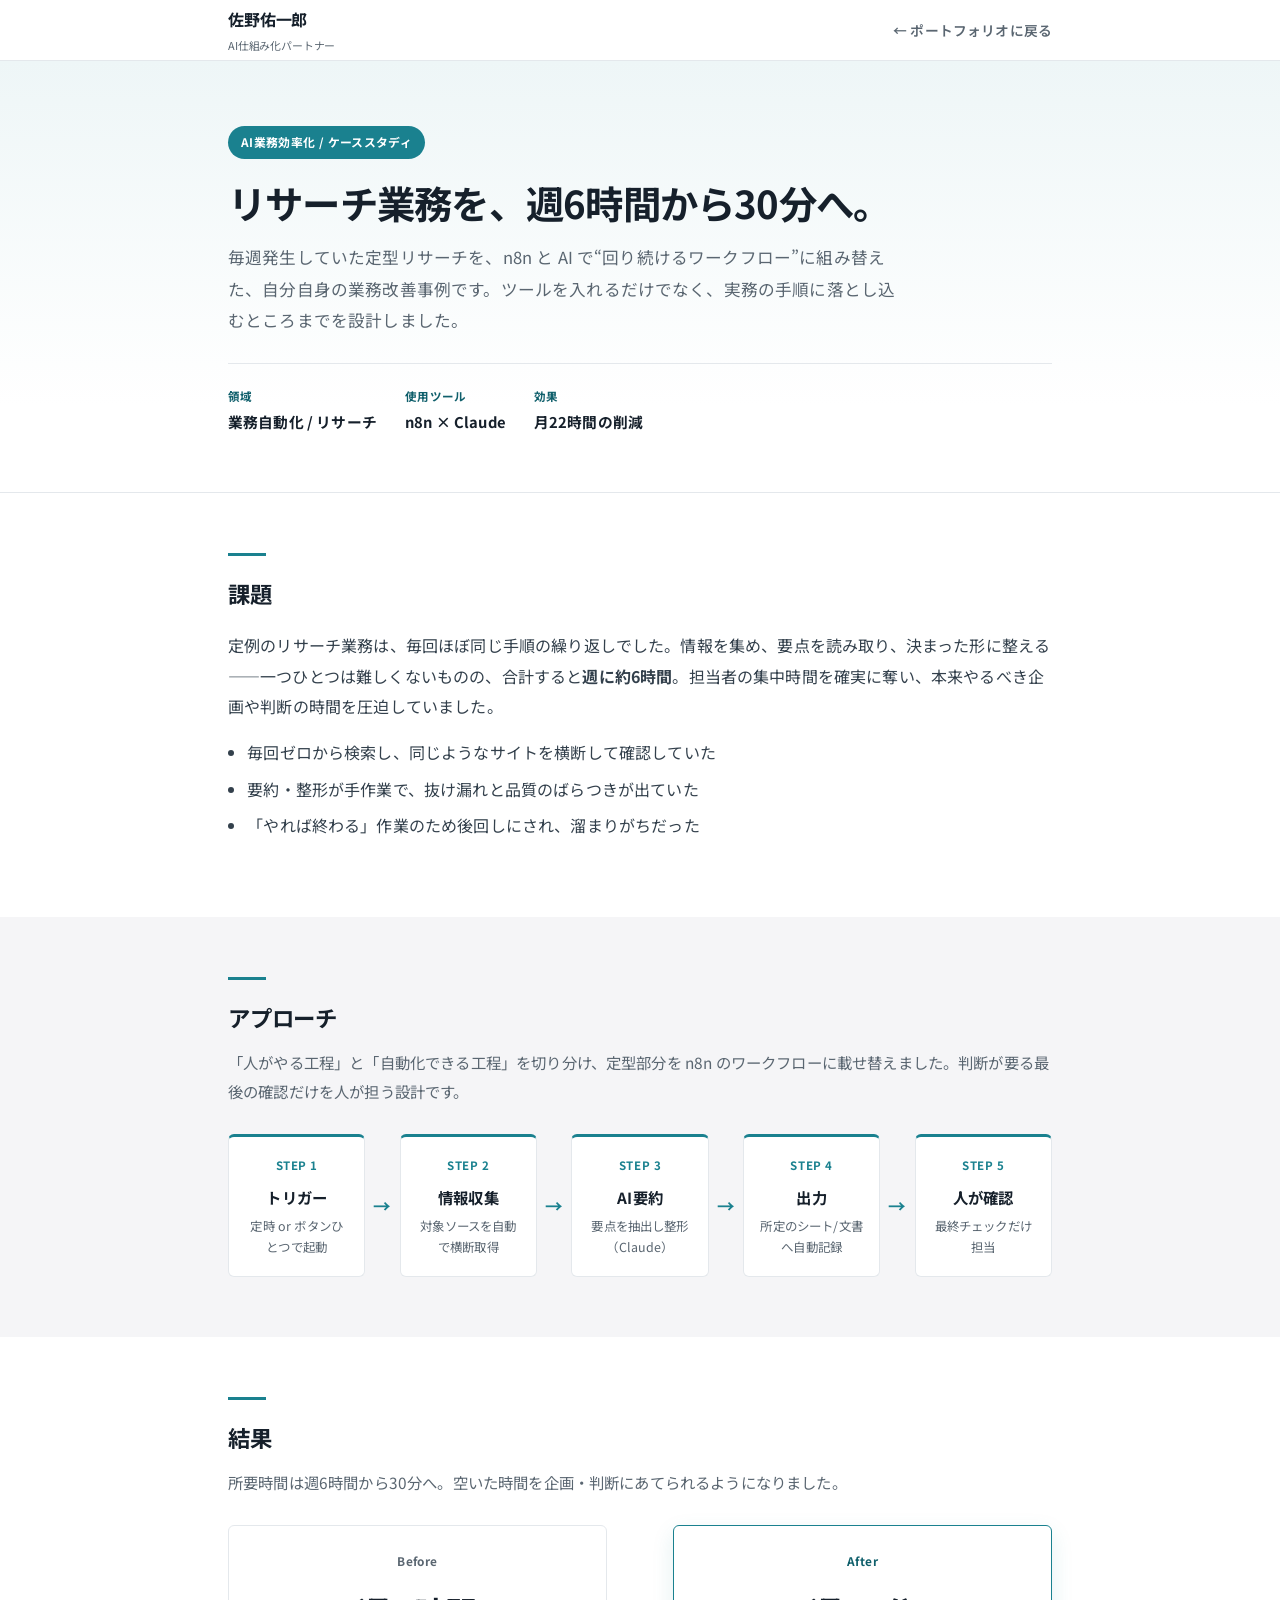
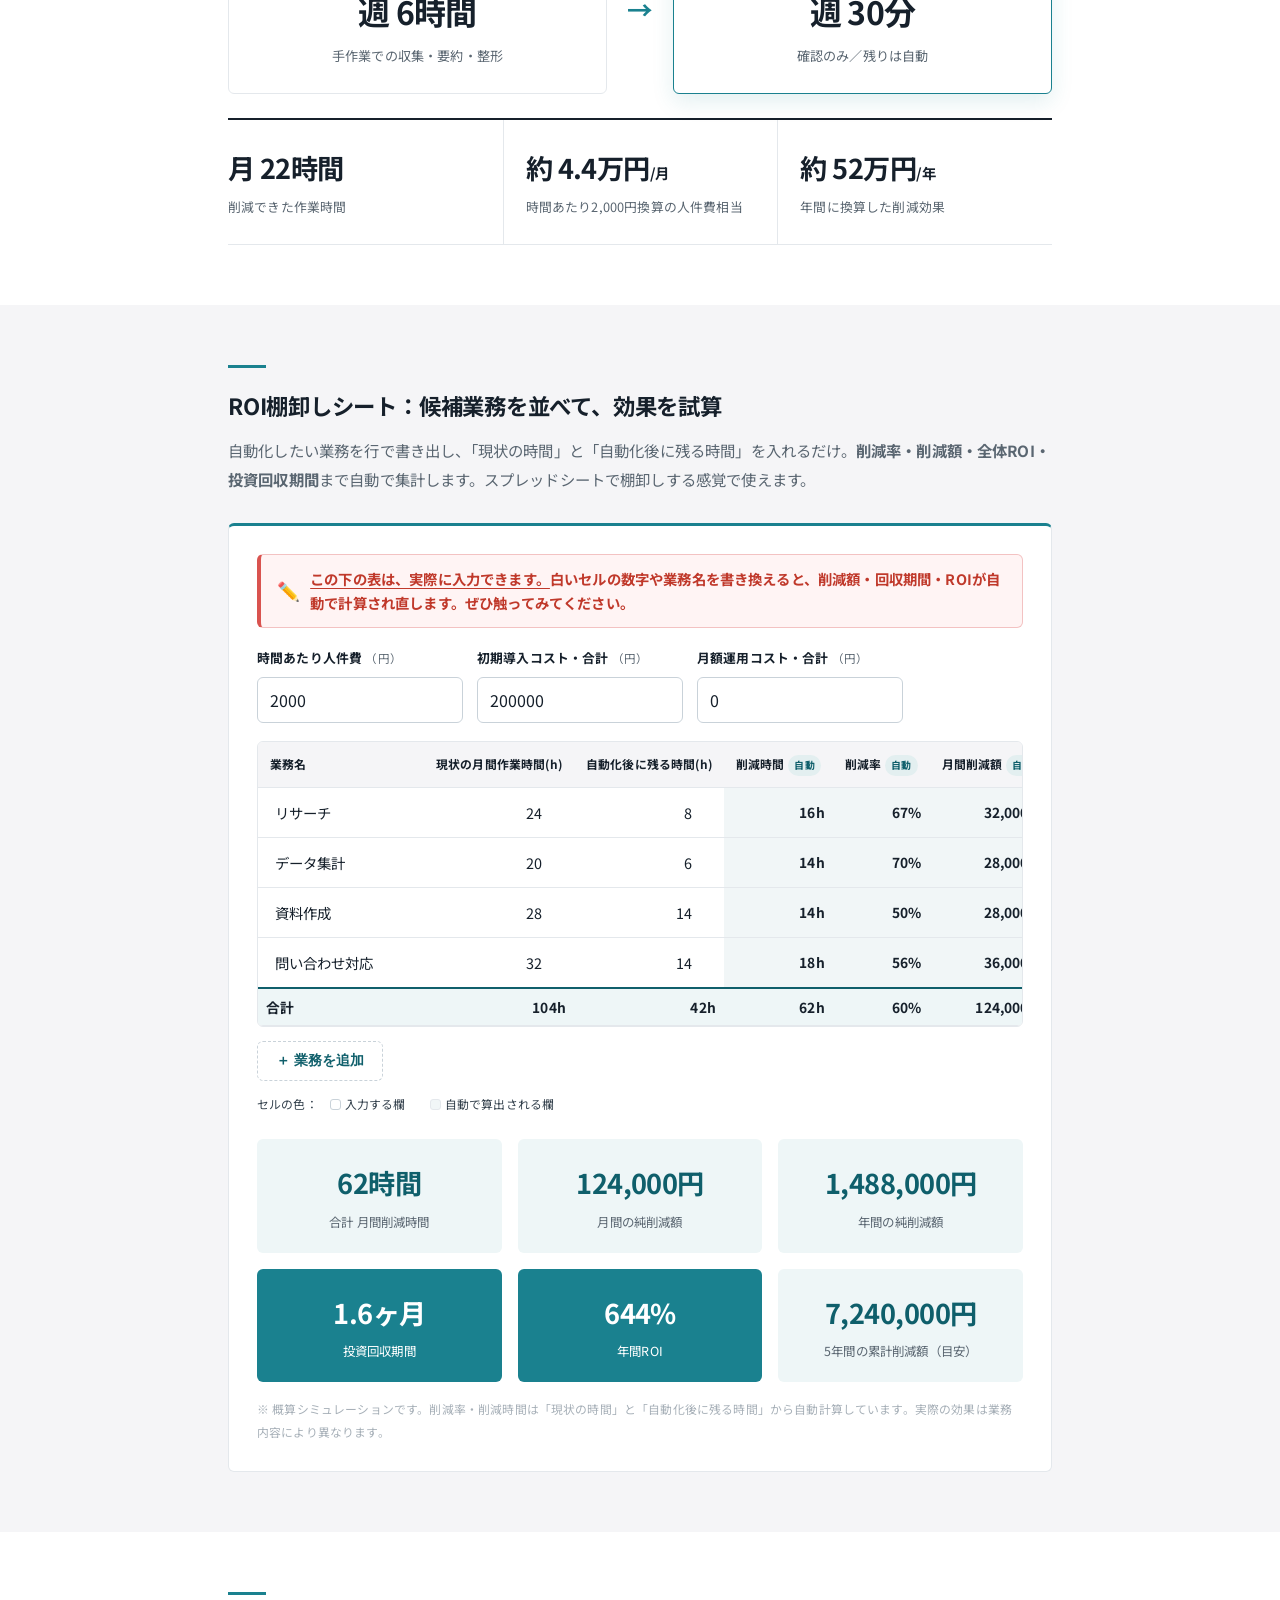
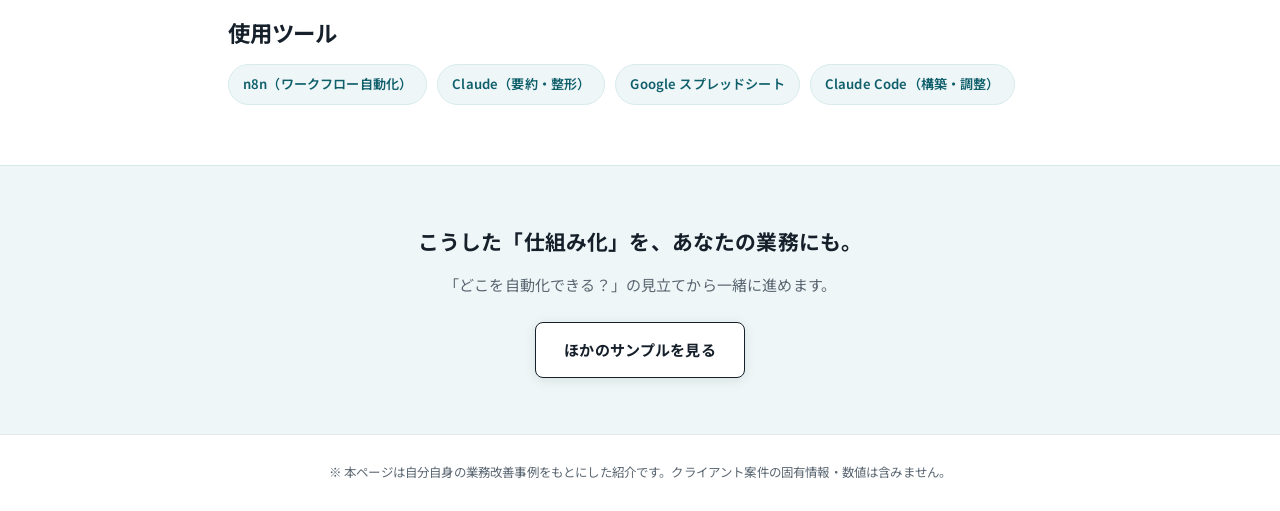
==== commit a8ec8315: "@ 運営実例をリサーチ業務ケーススタディに刷新＋ヒーロー演出強化 - メディア運営サンプルをYouTube新規参入リサーチのケーススタディに全面リライト - リサーチに競合4象限の簡易分類ツールを追加" ====
--- a/samples/ai-automation/index.html
+++ b/samples/ai-automation/index.html
@@ -93,6 +93,7 @@
     <h2>ROI棚卸しシート：候補業務を並べて、効果を試算</h2>
     <p class="lead">自動化したい業務を行で書き出し、「現状の時間」と「自動化後に残る時間」を入れるだけ。<strong>削減率・削減額・全体ROI・投資回収期間</strong>まで自動で集計します。スプレッドシートで棚卸しする感覚で使えます。</p>
     <div class="roi">
+      <div class="try-note"><span class="ico">✏️</span><span><span class="lead-em">この下の表は、実際に入力できます。</span>白いセルの数字や業務名を書き換えると、削減額・回収期間・ROIが自動で計算され直します。ぜひ触ってみてください。</span></div>
       <div class="sheet-tools">
         <div class="roi-field"><label>時間あたり人件費 <span class="unit">（円）</span></label><input type="number" id="wage" value="2000" min="0" step="100"></div>
         <div class="roi-field"><label>初期導入コスト・合計 <span class="unit">（円）</span></label><input type="number" id="init" value="200000" min="0" step="10000"></div>
--- a/css/case.css
+++ b/css/case.css
@@ -238,3 +238,10 @@
 .sheet-summary{margin-top:18px; padding:16px 20px; background:var(--accent-l); border-left:3px solid var(--accent);
   border-radius:var(--radius); font-size:.9rem; color:#33404c; line-height:1.75;}
 .sheet-summary b{color:var(--accent-d);}
+
+/* 「実際に入力できます」注意書き（赤） */
+.try-note{display:flex; align-items:center; gap:10px; margin:0 0 18px; padding:12px 16px;
+  background:#fff4f4; border:1px solid #f3c2c2; border-left:4px solid #d9534f; border-radius:var(--radius);
+  color:#c0392b; font-weight:700; font-size:.9rem; line-height:1.7;}
+.try-note .ico{font-size:1.15rem; flex:0 0 auto;}
+.try-note span.lead-em{ text-decoration:underline; text-underline-offset:3px;}
